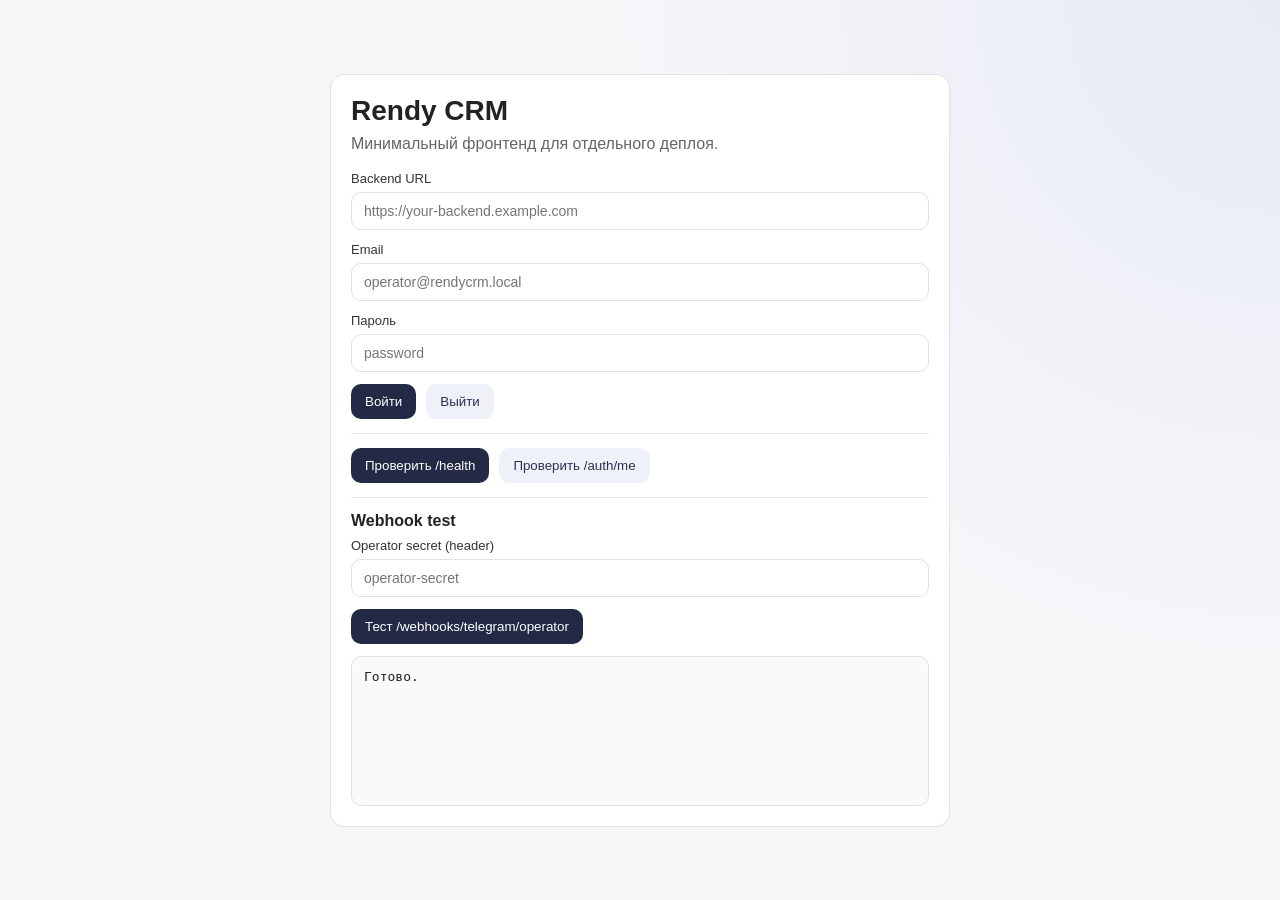
==== index.html @ 65701c46 "Initial static frontend for standalone deploy" ====
<!doctype html>
<html lang="ru">
  <head>
    <meta charset="UTF-8" />
    <meta name="viewport" content="width=device-width,initial-scale=1" />
    <title>Rendy CRM</title>
    <link rel="stylesheet" href="/styles.css" />
  </head>
  <body>
    <main class="layout">
      <section class="card">
        <h1>Rendy CRM</h1>
        <p class="muted">Минимальный фронтенд для отдельного деплоя.</p>

        <div class="field">
          <label for="apiUrl">Backend URL</label>
          <input id="apiUrl" placeholder="https://your-backend.example.com" />
        </div>

        <div class="field">
          <label for="email">Email</label>
          <input id="email" placeholder="operator@rendycrm.local" />
        </div>

        <div class="field">
          <label for="password">Пароль</label>
          <input id="password" type="password" placeholder="password" />
        </div>

        <div class="row">
          <button id="loginBtn">Войти</button>
          <button id="logoutBtn" class="ghost">Выйти</button>
        </div>

        <hr />

        <div class="row">
          <button id="healthBtn">Проверить /health</button>
          <button id="meBtn" class="ghost">Проверить /auth/me</button>
        </div>

        <hr />

        <h2>Webhook test</h2>
        <div class="field">
          <label for="operatorSecret">Operator secret (header)</label>
          <input id="operatorSecret" placeholder="operator-secret" />
        </div>
        <button id="operatorWebhookBtn">Тест /webhooks/telegram/operator</button>

        <pre id="output">Готово.</pre>
      </section>
    </main>

    <script src="/config.js"></script>
    <script src="/app.js"></script>
  </body>
</html>
---- styles.css ----
:root {
  --bg: #f5f6f8;
  --fg: #222;
  --muted: #666;
  --card: #fff;
  --border: #e2e2e2;
  --primary: #232a45;
}

* {
  box-sizing: border-box;
}

body {
  margin: 0;
  font-family: -apple-system, BlinkMacSystemFont, "Segoe UI", Roboto, Arial, sans-serif;
  background: radial-gradient(circle at top right, #e8ebf6 0%, var(--bg) 42%);
  color: var(--fg);
}

.layout {
  min-height: 100vh;
  display: grid;
  place-items: center;
  padding: 20px;
}

.card {
  width: 100%;
  max-width: 620px;
  background: var(--card);
  border: 1px solid var(--border);
  border-radius: 14px;
  padding: 20px;
}

h1 {
  margin: 0 0 8px 0;
  font-size: 28px;
}

h2 {
  margin: 8px 0;
  font-size: 16px;
}

.muted {
  margin: 0 0 18px 0;
  color: var(--muted);
}

.field {
  margin-bottom: 12px;
}

label {
  display: block;
  margin-bottom: 6px;
  color: #333;
  font-size: 13px;
}

input {
  width: 100%;
  border: 1px solid var(--border);
  border-radius: 10px;
  padding: 10px 12px;
  font-size: 14px;
}

button {
  border: none;
  border-radius: 10px;
  padding: 10px 14px;
  background: var(--primary);
  color: #fff;
  cursor: pointer;
}

button.ghost {
  background: #eef1f8;
  color: #2b3250;
}

.row {
  display: flex;
  gap: 10px;
  flex-wrap: wrap;
}

hr {
  border: none;
  border-top: 1px solid var(--border);
  margin: 14px 0;
}

pre {
  margin: 12px 0 0 0;
  border: 1px solid var(--border);
  border-radius: 10px;
  background: #fafafa;
  padding: 12px;
  min-height: 150px;
  overflow: auto;
  white-space: pre-wrap;
}
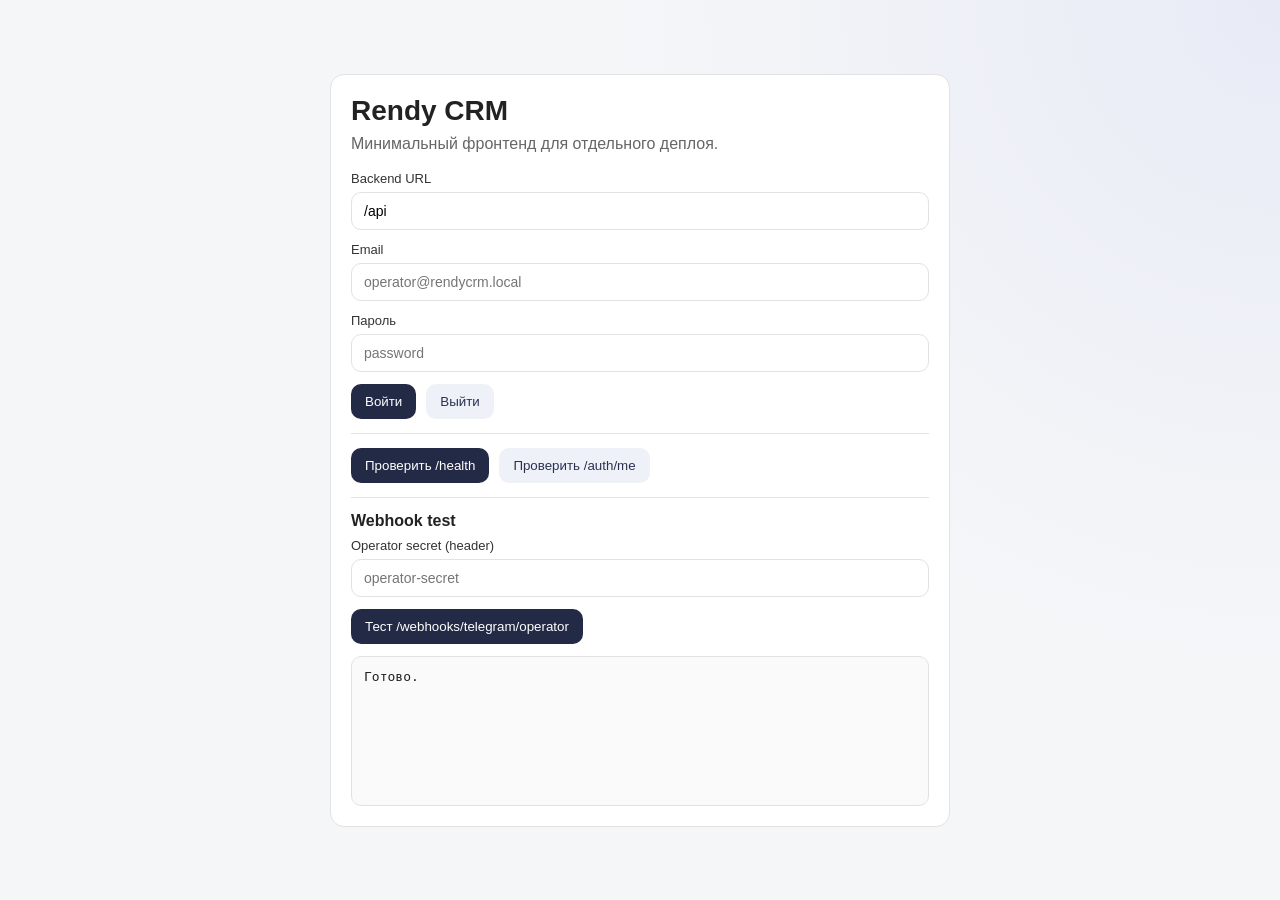
==== commit 39f816a7: "Proxy frontend API through nginx /api upstream" ====
--- a/index.html
+++ b/index.html
@@ -14,7 +14,7 @@
 
         <div class="field">
           <label for="apiUrl">Backend URL</label>
-          <input id="apiUrl" placeholder="https://your-backend.example.com" />
+          <input id="apiUrl" placeholder="/api или https://your-backend.example.com" />
         </div>
 
         <div class="field">
@@ -56,4 +56,3 @@
     <script src="/app.js"></script>
   </body>
 </html>
-
